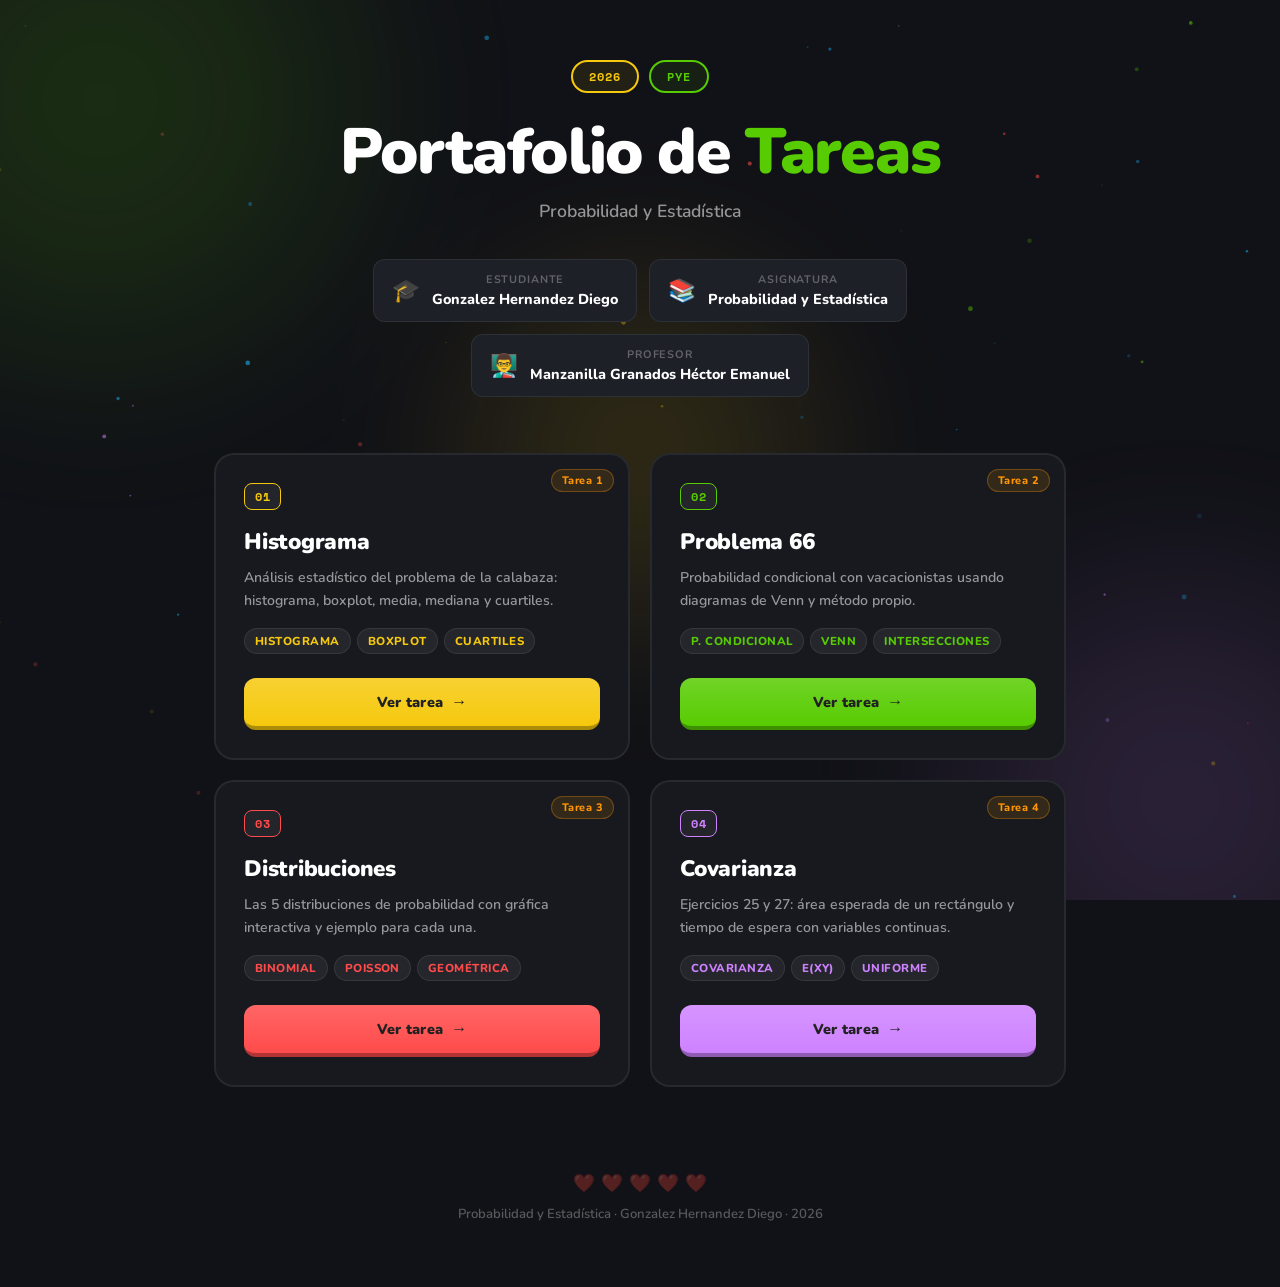
==== index.html @ 475c4954 "Add files via upload" ====
<!DOCTYPE html>
<html lang="es">
<head>
  <meta charset="UTF-8" />
  <meta name="viewport" content="width=device-width, initial-scale=1.0" />
  <title>Portafolio — Probabilidad y Estadística</title>
  <link rel="preconnect" href="https://fonts.googleapis.com">
  <link rel="preconnect" href="https://fonts.gstatic.com" crossorigin>
  <link href="https://fonts.googleapis.com/css2?family=Nunito:wght@400;600;700;800;900&family=Space+Mono:wght@400;700&display=swap" rel="stylesheet">
  <link rel="stylesheet" href="css/style.css" />
</head>
<body>

  <!-- Animated background -->
  <div class="bg-wrap">
    <div class="bg-orb orb1"></div>
    <div class="bg-orb orb2"></div>
    <div class="bg-orb orb3"></div>
    <canvas id="particles"></canvas>
  </div>

  <main class="container">

    <!-- Header -->
    <header class="site-header">
      <div class="badge-row">
        <span class="badge badge--year">2026</span>
        <span class="badge badge--course">PyE</span>
      </div>
      <h1 class="site-title">
        <span class="title-word" style="--d:0">Portafolio</span>
        <span class="title-word" style="--d:1">de</span>
        <span class="title-word accent" style="--d:2">Tareas</span>
      </h1>
      <p class="site-subtitle">Probabilidad y Estadística</p>

      <div class="info-row">
        <div class="info-pill" style="--d:3">
          <span class="pill-icon">🎓</span>
          <div>
            <div class="pill-label">Estudiante</div>
            <div class="pill-value">Gonzalez Hernandez Diego</div>
          </div>
        </div>
        <div class="info-pill" style="--d:4">
          <span class="pill-icon">📚</span>
          <div>
            <div class="pill-label">Asignatura</div>
            <div class="pill-value">Probabilidad y Estadística</div>
          </div>
        </div>
        <div class="info-pill" style="--d:5">
          <span class="pill-icon">👨‍🏫</span>
          <div>
            <div class="pill-label">Profesor</div>
            <div class="pill-value">Manzanilla Granados Héctor Emanuel</div>
          </div>
        </div>
      </div>

      
    </header>

    <!-- Cards -->
    <section class="tasks-grid">

      <article class="task-card" style="--accent:#f6c90e; --d:7">
        <div class="card-glow"></div>
        <div class="card-inner">
          <div class="card-top">
            <div class="card-num">01</div>
            <div class="card-icon">Tarea 1</div>
          </div>
          <h2 class="card-title">Histograma</h2>
          <p class="card-desc">Análisis estadístico del problema de la calabaza: histograma, boxplot, media, mediana y cuartiles.</p>
          <div class="card-tags">
            <span>Histograma</span><span>Boxplot</span><span>Cuartiles</span>
          </div>
          <a href="tareas/tarea1/tarea1.html" class="card-btn">
            <span>Ver tarea</span>
            <span class="btn-arrow">→</span>
          </a>
        </div>
        
      </article>

      <article class="task-card" style="--accent:#58cc02; --d:8">
        <div class="card-glow"></div>
        <div class="card-inner">
          <div class="card-top">
            <div class="card-num">02</div>
            <div class="card-icon">Tarea 2</div>
          </div>
          <h2 class="card-title">Problema 66</h2>
          <p class="card-desc">Probabilidad condicional con vacacionistas usando diagramas de Venn y método propio.</p>
          <div class="card-tags">
            <span>P. Condicional</span><span>Venn</span><span>Intersecciones</span>
          </div>
          <a href="tareas/tarea2/tarea2.html" class="card-btn">
            <span>Ver tarea</span>
            <span class="btn-arrow">→</span>
          </a>
        </div>
        
      </article>

      <article class="task-card" style="--accent:#ff4b4b; --d:9">
        <div class="card-glow"></div>
        <div class="card-inner">
          <div class="card-top">
            <div class="card-num">03</div>
            <div class="card-icon">Tarea 3</div>
          </div>
          <h2 class="card-title">Distribuciones</h2>
          <p class="card-desc">Las 5 distribuciones de probabilidad con gráfica interactiva y ejemplo para cada una.</p>
          <div class="card-tags">
            <span>Binomial</span><span>Poisson</span><span>Geométrica</span>
          </div>
          <a href="tareas/tarea3/tarea3.html" class="card-btn">
            <span>Ver tarea</span>
            <span class="btn-arrow">→</span>
          </a>
        </div>
      </article>

      <article class="task-card" style="--accent:#ce82ff; --d:10">
        <div class="card-glow"></div>
        <div class="card-inner">
          <div class="card-top">
            <div class="card-num">04</div>
            <div class="card-icon">Tarea 4</div>
          </div>
          <h2 class="card-title">Covarianza</h2>
          <p class="card-desc">Ejercicios 25 y 27: área esperada de un rectángulo y tiempo de espera con variables continuas.</p>
          <div class="card-tags">
            <span>Covarianza</span><span>E(XY)</span><span>Uniforme</span>
          </div>
          <a href="tareas/tarea4/tarea4.html" class="card-btn">
            <span>Ver tarea</span>
            <span class="btn-arrow">→</span>
          </a>
        </div>
        
      </article>

    </section>

    <footer class="site-footer">
      <div class="footer-hearts">
        <span class="heart">❤️</span><span class="heart">❤️</span><span class="heart">❤️</span><span class="heart">❤️</span><span class="heart">❤️</span>
      </div>
      <p>Probabilidad y Estadística · Gonzalez Hernandez Diego · 2026</p>
    </footer>
  </main>

  <script src="js/main.js"></script>
</body>
</html>
---- css/style.css ----
/* ===================================================
   PORTAFOLIO PyE — Dark Duolingo Style
   =================================================== */

:root {
  --bg: #111217;
  --bg2: #17191f;
  --bg3: #1e2028;
  --border: rgba(255,255,255,0.07);
  --text: #ffffff;
  --text-soft: rgba(255,255,255,0.55);
  --text-muted: rgba(255,255,255,0.3);
  --duo-green: #58cc02;
  --duo-yellow: #f6c90e;
  --duo-red: #ff4b4b;
  --duo-blue: #1cb0f6;
  --duo-purple: #ce82ff;
  --radius: 20px;
  --radius-sm: 12px;
  --shadow: 0 8px 32px rgba(0,0,0,0.5);
}

*, *::before, *::after { box-sizing: border-box; margin: 0; padding: 0; }

html { scroll-behavior: smooth; }

body {
  font-family: 'Nunito', sans-serif;
  background: var(--bg);
  color: var(--text);
  min-height: 100vh;
  overflow-x: hidden;
}

/* ── Background ── */
.bg-wrap {
  position: fixed;
  inset: 0;
  pointer-events: none;
  z-index: 0;
  overflow: hidden;
}

#particles {
  position: absolute;
  inset: 0;
  width: 100%;
  height: 100%;
}

.bg-orb {
  position: absolute;
  border-radius: 50%;
  filter: blur(80px);
  opacity: 0.18;
  animation: orbFloat 12s ease-in-out infinite;
}
.orb1 {
  width: 600px; height: 600px;
  background: radial-gradient(circle, #58cc02, transparent);
  top: -200px; left: -200px;
  animation-delay: 0s;
}
.orb2 {
  width: 500px; height: 500px;
  background: radial-gradient(circle, #ce82ff, transparent);
  bottom: -150px; right: -150px;
  animation-delay: -4s;
}
.orb3 {
  width: 400px; height: 400px;
  background: radial-gradient(circle, #f6c90e, transparent);
  top: 50%; left: 50%;
  transform: translate(-50%, -50%);
  animation-delay: -8s;
}

@keyframes orbFloat {
  0%, 100% { transform: translate(0, 0) scale(1); }
  33% { transform: translate(30px, -40px) scale(1.05); }
  66% { transform: translate(-20px, 30px) scale(0.97); }
}

/* ── Container ── */
.container {
  position: relative;
  z-index: 1;
  max-width: 900px;
  margin: 0 auto;
  padding: 60px 24px 40px;
}

/* ── Header ── */
.site-header {
  text-align: center;
  margin-bottom: 56px;
}

.badge-row {
  display: flex;
  justify-content: center;
  gap: 10px;
  margin-bottom: 24px;
  animation: slideDown 0.6s cubic-bezier(0.34,1.56,0.64,1) both;
}

.badge {
  display: inline-block;
  padding: 6px 16px;
  border-radius: 999px;
  font-family: 'Space Mono', monospace;
  font-size: 0.75rem;
  font-weight: 700;
  letter-spacing: 0.08em;
  text-transform: uppercase;
  border: 2px solid;
}
.badge--year { color: var(--duo-yellow); border-color: var(--duo-yellow); background: rgba(246,201,14,0.08); }
.badge--course { color: var(--duo-green); border-color: var(--duo-green); background: rgba(88,204,2,0.08); }

.site-title {
  font-size: clamp(2.4rem, 6vw, 4rem);
  font-weight: 900;
  line-height: 1.1;
  letter-spacing: -0.02em;
  margin-bottom: 12px;
  display: flex;
  flex-wrap: wrap;
  justify-content: center;
  gap: 0 14px;
}

.title-word {
  display: inline-block;
  animation: popIn 0.5s cubic-bezier(0.34,1.56,0.64,1) both;
  animation-delay: calc(var(--d, 0) * 0.08s);
}
.title-word.accent { color: var(--duo-green); }

.site-subtitle {
  font-size: 1.1rem;
  color: var(--text-soft);
  font-weight: 600;
  margin-bottom: 36px;
  animation: popIn 0.5s cubic-bezier(0.34,1.56,0.64,1) 0.28s both;
}

/* ── Info pills ── */
.info-row {
  display: flex;
  flex-wrap: wrap;
  justify-content: center;
  gap: 12px;
  margin-bottom: 36px;
}

.info-pill {
  display: flex;
  align-items: center;
  gap: 12px;
  background: var(--bg3);
  border: 1.5px solid var(--border);
  border-radius: var(--radius-sm);
  padding: 12px 18px;
  animation: popIn 0.5s cubic-bezier(0.34,1.56,0.64,1) both;
  animation-delay: calc(var(--d, 0) * 0.08s);
  transition: border-color 0.3s, transform 0.3s;
}
.info-pill:hover {
  border-color: rgba(88,204,2,0.4);
  transform: translateY(-2px);
}

.pill-icon { font-size: 1.4rem; }
.pill-label { font-size: 0.68rem; text-transform: uppercase; letter-spacing: 0.08em; color: var(--text-muted); font-weight: 700; margin-bottom: 2px; }
.pill-value { font-size: 0.9rem; font-weight: 800; color: var(--text); }

/* ── XP Bar ── */
.xp-bar-wrap {
  max-width: 420px;
  margin: 0 auto;
  animation: popIn 0.5s cubic-bezier(0.34,1.56,0.64,1) both;
  animation-delay: calc(var(--d, 0) * 0.08s);
}
.xp-label {
  display: flex;
  justify-content: space-between;
  font-size: 0.8rem;
  font-weight: 700;
  color: var(--text-soft);
  margin-bottom: 8px;
}
.xp-num { color: var(--duo-yellow); }
.xp-track {
  height: 14px;
  background: var(--bg3);
  border-radius: 999px;
  overflow: hidden;
  border: 1.5px solid var(--border);
}
.xp-fill {
  height: 100%;
  width: 0%;
  background: linear-gradient(90deg, var(--duo-green), #88ff44);
  border-radius: 999px;
  animation: xpFill 1.4s cubic-bezier(0.34,1.56,0.64,1) 1s both;
  position: relative;
  overflow: hidden;
}
.xp-fill::after {
  content: '';
  position: absolute;
  inset: 0;
  background: linear-gradient(90deg, transparent 0%, rgba(255,255,255,0.3) 50%, transparent 100%);
  animation: shimmer 2s ease-in-out 2s infinite;
}

@keyframes xpFill { to { width: 100%; } }
@keyframes shimmer {
  0% { transform: translateX(-100%); }
  100% { transform: translateX(200%); }
}

/* ── Task Grid ── */
.tasks-grid {
  display: grid;
  grid-template-columns: repeat(auto-fit, minmax(380px, 1fr));
  gap: 20px;
  margin-bottom: 60px;
}

/* ── Task Card ── */
.task-card {
  position: relative;
  background: var(--bg2);
  border-radius: var(--radius);
  border: 2px solid var(--border);
  overflow: hidden;
  cursor: pointer;
  transition: transform 0.25s cubic-bezier(0.34,1.56,0.64,1), border-color 0.25s, box-shadow 0.25s;
  animation: popIn 0.55s cubic-bezier(0.34,1.56,0.64,1) both;
  animation-delay: calc(var(--d, 0) * 0.08s);
}
.task-card:hover {
  transform: translateY(-6px) scale(1.01);
  border-color: var(--accent);
  box-shadow: 0 0 0 1px var(--accent), 0 20px 60px rgba(0,0,0,0.5), 0 0 40px rgba(0,0,0,0.3);
}
.task-card:active { transform: translateY(-2px) scale(0.99); }

.card-glow {
  position: absolute;
  top: -60px; left: -60px;
  width: 200px; height: 200px;
  border-radius: 50%;
  background: radial-gradient(circle, var(--accent), transparent 70%);
  opacity: 0;
  transition: opacity 0.4s;
  pointer-events: none;
}
.task-card:hover .card-glow { opacity: 0.15; }

.card-inner { padding: 28px; }

.card-top {
  display: flex;
  justify-content: space-between;
  align-items: center;
  margin-bottom: 16px;
}
.card-num {
  font-family: 'Space Mono', monospace;
  font-size: 0.72rem;
  font-weight: 700;
  color: var(--accent);
  background: rgba(255,255,255,0.05);
  border: 1.5px solid var(--accent);
  border-radius: 8px;
  padding: 4px 10px;
  letter-spacing: 0.06em;
}
.card-icon {
  position: absolute;
  top: 14px;
  right: 14px;
  font-size: 0.68rem;
  font-weight: 800;
  background: rgba(255,165,0,0.12);
  color: #ff9500;
  border: 1.5px solid rgba(255,149,0,0.3);
  padding: 3px 10px;
  border-radius: 999px;
  letter-spacing: 0.04em;
  z-index: 2;

}
.task-card:hover .card-icon { animation: bounce 0.5s ease-in-out; }

@keyframes wiggle {
  0%, 90%, 100% { transform: rotate(0deg); }
  93% { transform: rotate(-10deg); }
  96% { transform: rotate(8deg); }
}
@keyframes bounce {
  0%, 100% { transform: translateY(0) scale(1); }
  40% { transform: translateY(-10px) scale(1.2); }
  70% { transform: translateY(-4px) scale(0.95); }
}

.card-title {
  font-size: 1.4rem;
  font-weight: 900;
  color: var(--text);
  margin-bottom: 10px;
  letter-spacing: -0.01em;
}

.card-desc {
  font-size: 0.88rem;
  color: var(--text-soft);
  line-height: 1.6;
  font-weight: 600;
  margin-bottom: 16px;
}

.card-tags {
  display: flex;
  flex-wrap: wrap;
  gap: 6px;
  margin-bottom: 24px;
}
.card-tags span {
  font-size: 0.72rem;
  font-weight: 800;
  padding: 4px 10px;
  border-radius: 999px;
  background: rgba(255,255,255,0.06);
  color: var(--accent);
  border: 1.5px solid rgba(255,255,255,0.08);
  letter-spacing: 0.04em;
  text-transform: uppercase;
  transition: background 0.2s, border-color 0.2s;
}
.task-card:hover .card-tags span {
  background: rgba(255,255,255,0.1);
  border-color: var(--accent);
}

.card-btn {
  display: flex;
  align-items: center;
  justify-content: center;
  gap: 8px;
  background: var(--accent);
  color: #111;
  font-weight: 900;
  font-size: 0.9rem;
  padding: 13px 24px;
  border-radius: var(--radius-sm);
  text-decoration: none;
  letter-spacing: 0.02em;
  transition: transform 0.2s, filter 0.2s, box-shadow 0.2s;
  border-bottom: 4px solid rgba(0,0,0,0.3);
  position: relative;
  overflow: hidden;
}
.card-btn::before {
  content: '';
  position: absolute;
  inset: 0;
  background: linear-gradient(to bottom, rgba(255,255,255,0.15), transparent);
}
.card-btn:hover {
  transform: translateY(-2px);
  filter: brightness(1.1);
  box-shadow: 0 6px 24px rgba(0,0,0,0.3);
}
.card-btn:active {
  transform: translateY(2px);
  border-bottom-width: 1px;
}
.btn-arrow {
  font-size: 1rem;
  transition: transform 0.2s;
}
.card-btn:hover .btn-arrow { transform: translateX(4px); }

.card-streak {
  position: absolute;
  top: 14px;
  right: 14px;
  font-size: 0.68rem;
  font-weight: 800;
  background: rgba(255,165,0,0.12);
  color: #ff9500;
  border: 1.5px solid rgba(255,149,0,0.3);
  padding: 3px 10px;
  border-radius: 999px;
  letter-spacing: 0.04em;
}

/* ── Footer ── */
.site-footer {
  text-align: center;
  padding: 24px;
  color: var(--text-muted);
  font-size: 0.82rem;
  font-weight: 600;
}
.footer-hearts {
  display: flex;
  justify-content: center;
  gap: 6px;
  margin-bottom: 10px;
}
.heart {
  font-size: 1.1rem;
  display: inline-block;
  animation: heartbeat 1.5s ease-in-out infinite;
}
.heart:nth-child(1) { animation-delay: 0.0s; }
.heart:nth-child(2) { animation-delay: 0.1s; }
.heart:nth-child(3) { animation-delay: 0.2s; }
.heart:nth-child(4) { animation-delay: 0.3s; }
.heart:nth-child(5) { animation-delay: 0.4s; }

@keyframes heartbeat {
  0%, 100% { transform: scale(1); }
  14% { transform: scale(1.25); }
  28% { transform: scale(1); }
  42% { transform: scale(1.15); }
  56% { transform: scale(1); }
}

/* ── Shared Keyframes ── */
@keyframes popIn {
  from { opacity: 0; transform: translateY(24px) scale(0.92); }
  to   { opacity: 1; transform: translateY(0) scale(1); }
}
@keyframes slideDown {
  from { opacity: 0; transform: translateY(-20px); }
  to   { opacity: 1; transform: translateY(0); }
}

/* ── Responsive ── */
@media (max-width: 600px) {
  .tasks-grid { grid-template-columns: 1fr; }
  .site-title { font-size: 2rem; }
  .info-row { flex-direction: column; align-items: center; }
}
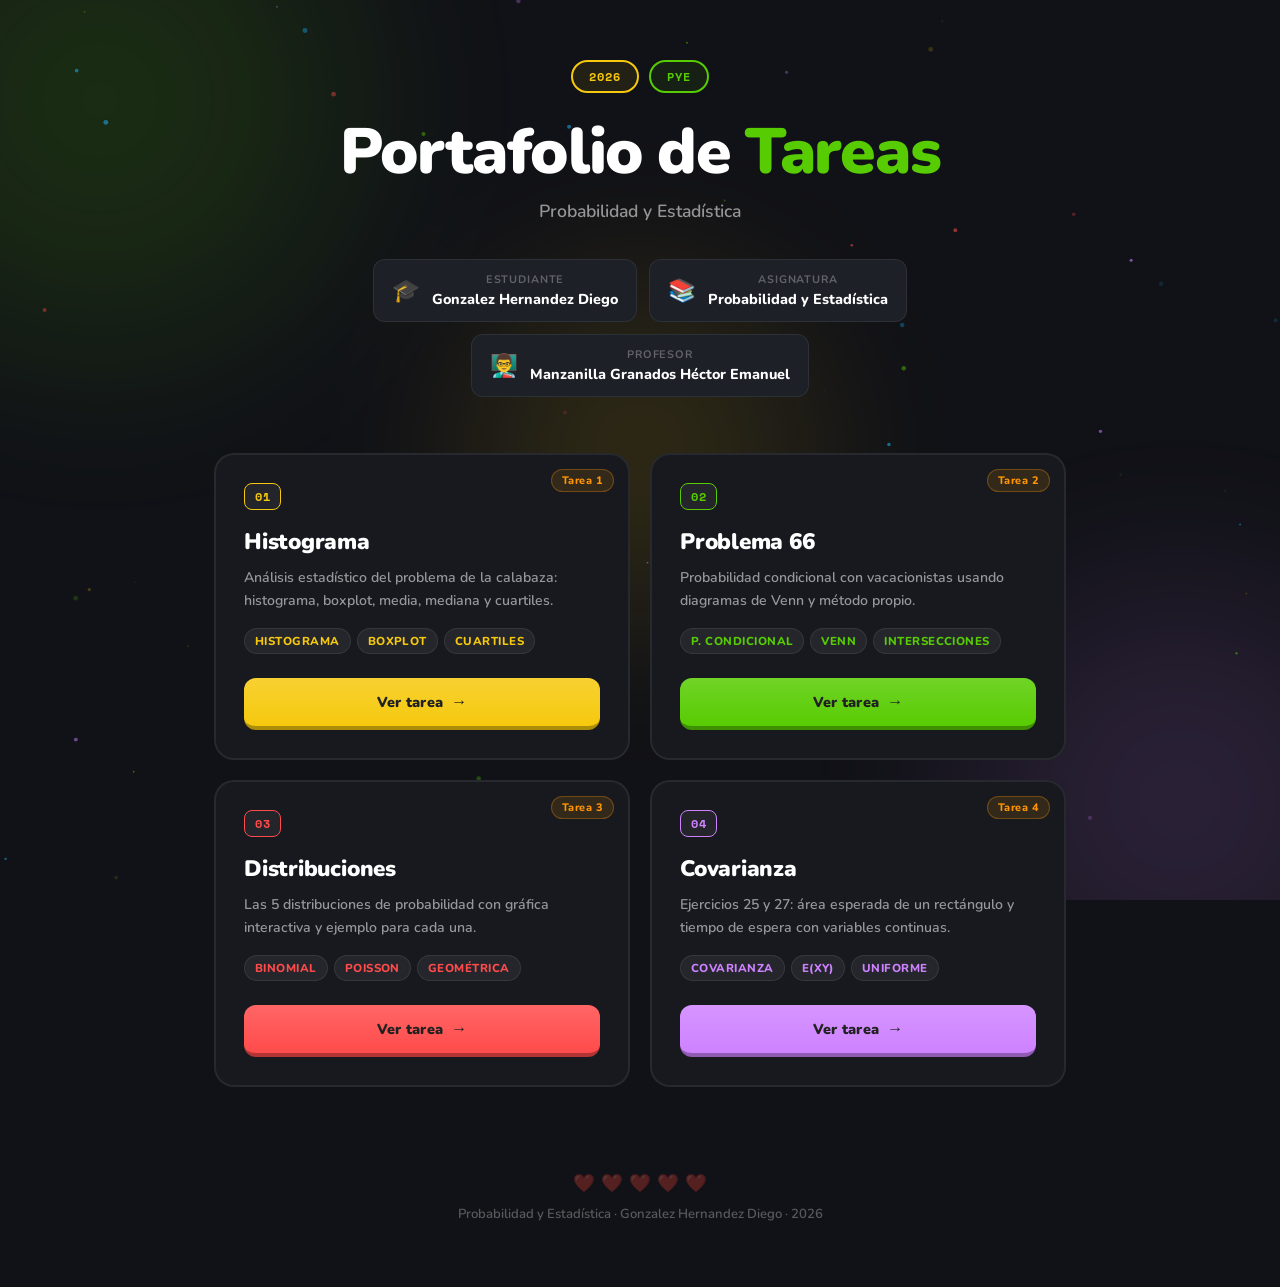
==== commit 386ed511: "Update index.html" ====
--- a/index.html
+++ b/index.html
@@ -4,6 +4,9 @@
   <meta charset="UTF-8" />
   <meta name="viewport" content="width=device-width, initial-scale=1.0" />
   <title>Portafolio — Probabilidad y Estadística</title>
+
+  <link rel="icon" type="image/webp" href="assets/img/d.webp">
+  
   <link rel="preconnect" href="https://fonts.googleapis.com">
   <link rel="preconnect" href="https://fonts.gstatic.com" crossorigin>
   <link href="https://fonts.googleapis.com/css2?family=Nunito:wght@400;600;700;800;900&family=Space+Mono:wght@400;700&display=swap" rel="stylesheet">
@@ -155,4 +158,4 @@
 
   <script src="js/main.js"></script>
 </body>
-</html>+</html>
